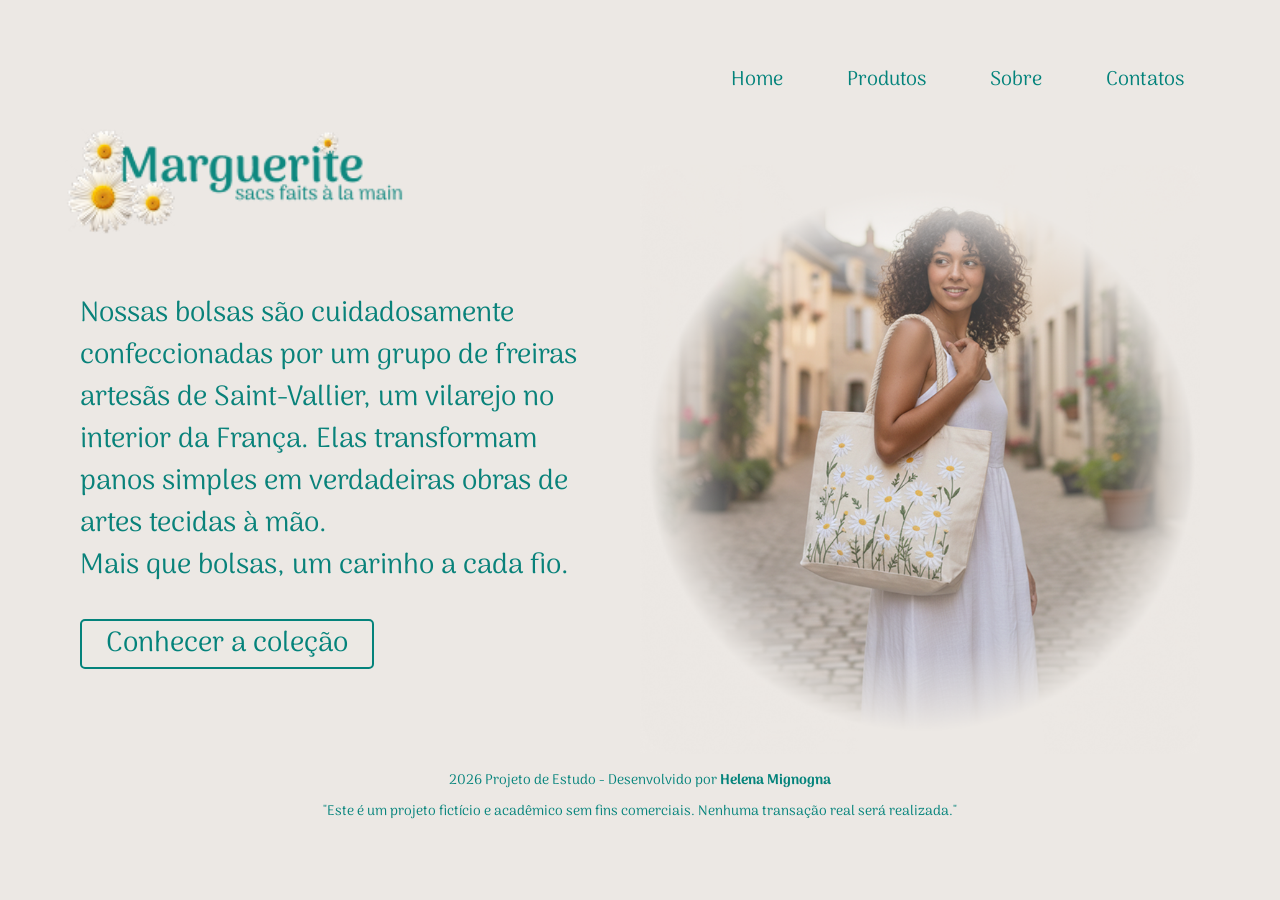
==== index.html @ 044baf22 "completed project" ====
<!DOCTYPE html>
<html lang="en">

<head>
    <meta property="og:type" content="website">
    <meta property="og:url" content="https://mignogna.github.io/marguerite_sacs/">
    <meta property="og:title" content="Marguerite Sacs | Bolsas Artesanais">
    <meta property="og:description"
        content="Nossos produtos são bordados à mão com todo o carinho que você merece!">
    <meta property="og:image" content="https://mignogna.github.io/marguerite_sacs/Assets/Image/Metapost.png">
    <meta charset="UTF-8">
    <meta name="viewport" content="width=device-width, initial-scale=1.0">
    <link rel="stylesheet" href="style.css">
    <link rel="preconnect" href="https://fonts.googleapis.com">
    <link rel="preconnect" href="https://fonts.gstatic.com" crossorigin>
    <link
        href="https://fonts.googleapis.com/css2?family=Arima:wght@100..700&family=EB+Garamond:ital,wght@0,400..800;1,400..800&display=swap"
        rel="stylesheet">
    <link rel="shortcut icon" href="./Assets/Image/daisyIcon.png" type="image/x-icon">
    <title>Marguerite Sacs</title>
</head>

<body>
    <section id="home">
        <header>
            <nav>
                <ul>
                    <li><a href="home">Home</a></li>
                    <li><a href="./products.html">Produtos</a></li>
                    <li><a href="./about.html">Sobre</a></li>
                    <li><a href="./contacts.html">Contatos</a></li>
                </ul>
            </nav>
        </header>
        <img class="logoStore" src="./Assets/Image/logoStore.png" alt="Logo Store" />
        <main class="content-home">
            <div class="content-left">
                <p class="txt-home">Nossas bolsas são cuidadosamente confeccionadas por um grupo de freiras artesãs de
                    Saint-Vallier, um vilarejo no interior da França. Elas transformam panos simples em verdadeiras obras de
                    artes tecidas à mão.<br>
                    Mais que bolsas, um carinho a cada fio.</p>
                <button class="btn-home"><a href="./products.html">Conhecer a coleção</a></button>
            </div>
            <div class="content-right"><img class="img-home" src="./Assets/Image/imgHome.png" alt=""></div>
        </main>
        <footer>
            <p><i class="bi bi-c-circle"></i>2026 Projeto de Estudo - Desenvolvido por <a
                    href="https://www.linkedin.com" target="_blank">Helena Mignogna</a></p>
            <p>"Este é um projeto fictício e acadêmico sem fins comerciais. Nenhuma transação real será realizada."
            </p>
        </footer>
    </section>
</body>

</html>
---- style.css ----
* {
    margin: 0;
    padding: 0;
    box-sizing: border-box;
    font-family: 'Arima', system-ui;
    text-decoration: none;
    list-style: none;

}

body {
    background-color: #ece8e4;
   max-height: 100%;

}
#home {
    position: relative;
    height: 100vh;
    overflow: hidden;}

.logoStore {
    width: 350px;
    margin: 2rem 5rem 0 4rem;
}

header {
    margin: 4rem 6rem 0 0;
    display: flex;
    justify-content: flex-end;
    align-items: center;
}

nav ul {
    width: 40%;
    display: flex;
    align-items: center;
    justify-content: space-between;
    gap: 4rem;
}

nav a {
    color: #04837b;
    font-size: 20px;
}

nav a:hover {
    color: #e2ae28;
    transition: 0.3s;
}

.content-home {
    display: flex;
    flex-direction: row;
    margin: -5rem 5rem 5rem 5rem;
  height: 60%;

  }

.content-left {
    flex: 1;
}

.txt-home {
    width: 90%;
    font-size: 28px;
    margin-top: 8rem;
    line-height: 1.5;
    color: #09827a;
}

.btn-home {
    margin-top: 2rem;
    border: #04837b 2px solid;
    border-radius: 5px;
    background-color: #ece9e4;
    cursor: pointer;
}


.btn-home a {
    padding: 2px 24px;
    color: #04837b;
    font-size: 28px;
}

.btn-home a:hover {
    background-color: #04837b;
    color: #ece8e4;
    transition: 0.3s;
}

.content-right {
    flex: 1;
    z-index: -10;

}

.img-home {
    
    width: 100%;
   
  }

footer {
      text-align: center;
    color: #04837b;
    transform: translateY(-1rem);
}

footer p {
    margin-bottom: 0.5rem;
    font-size: 14px;
}

footer a {
    font-weight: 700;
    color: #04837b;
}


/* --- TABLETS --- */
@media (max-width: 1024px) {
    header {
        margin: 4rem 4rem 0 0;
    }

    nav ul {
        gap: 2.5rem;
    }

    .logoStore {
        width: 220px;
        margin: 2rem 4rem 0 4rem;

    }

    .content-home {
        height: auto;
        margin: 2rem;
        text-align: center;
    }

    .txt-home {
        width: 550px;
        font-size: 20px;
        text-align: left;
        margin-left: 2.5rem;
        transform: translateY(9rem);
    }

    .btn-home {
        transform: translateY(8rem) translateX(-9rem);
    }

    .btn-home a {
        font-size: 20px;
    }

    .img-home {
        width: 550px;
        height: 590px;
        z-index: -10;
        transform: translateY(-5rem) translateX(-10rem);
    }

    footer {
        transform: none;
        margin-top: 4rem;
        padding-bottom: 2rem;
    }
}

/* --- MOBILE (Até 480px) --- */
@media (max-width: 480px) {
    body {
        overflow: hidden;

    }

    header {
        margin: 2rem;
    }

    nav ul {
        gap: 1.5rem;
        width: 90%;
        margin: 0;
    }

    .logoStore {
        width: 180px;
        margin: 0 0 0 2rem;
    }

    .content-home {
        flex-direction: column;

        height: auto;
        margin: 1rem;
    }

    .txt-home {
        font-size: 18px;
        width: 380px;
        line-height: 2.5rem;
        transform: translateX(-2rem) translateY(-7rem);
    }

    .btn-home {
        transform: translateX(-5rem) translateY(-8rem);
        background-color: #ece8e46b;

    }

    .btn-home a {
        font-size: 18px;
        display: block;
    }

    .img-home {
        width: 400px;
        margin-top: -16rem;
        margin-left: 10rem;
    }


    footer {
        margin: auto;
        transform: none;
        padding-bottom: 2rem;
        transform: translateY(-10rem);
    }
}
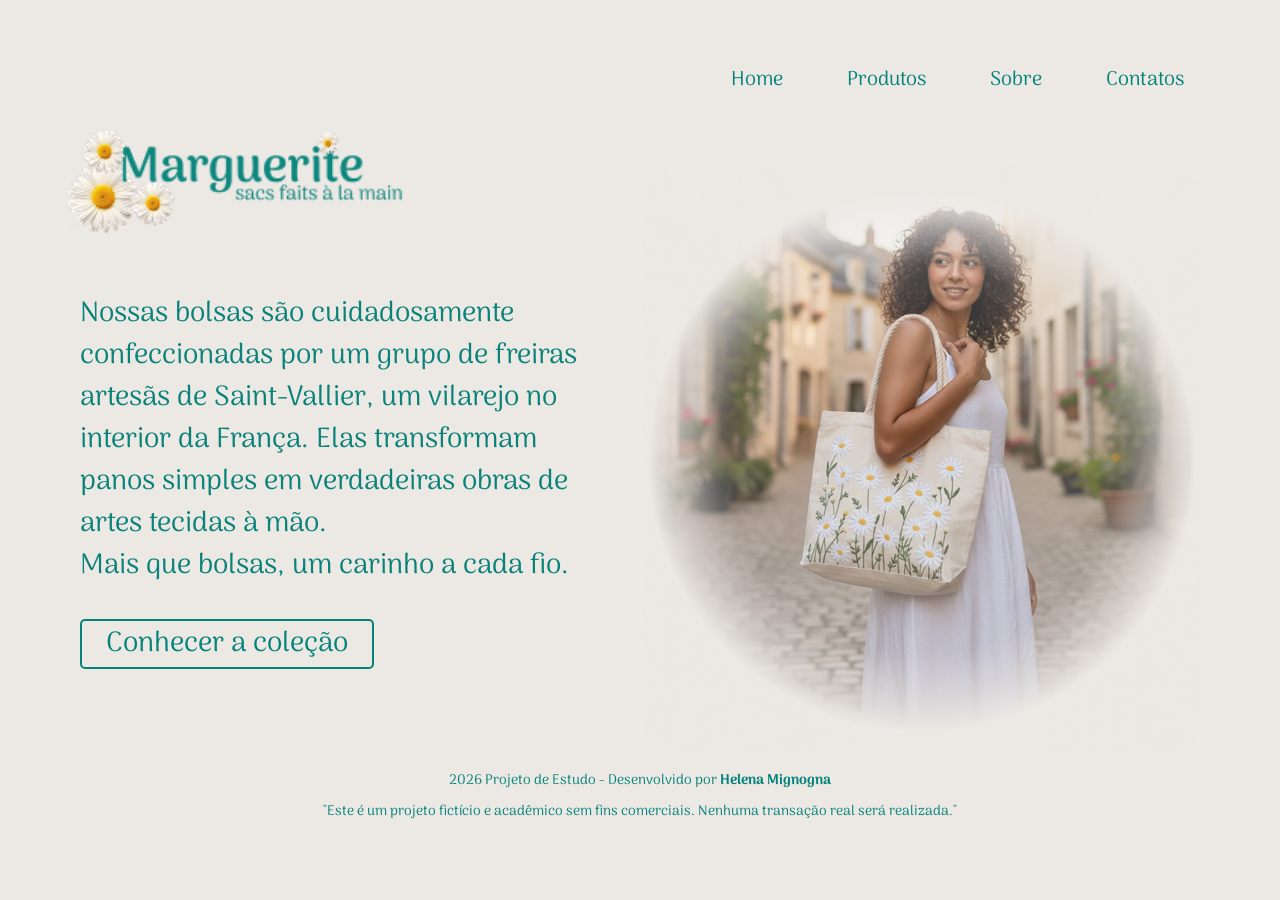
==== commit 33e98d0a: "Language and responsiveness adjustments." ====
--- a/index.html
+++ b/index.html
@@ -1,12 +1,11 @@
 <!DOCTYPE html>
-<html lang="en">
+<html lang="pt-br">
 
 <head>
     <meta property="og:type" content="website">
     <meta property="og:url" content="https://mignogna.github.io/marguerite_sacs/">
     <meta property="og:title" content="Marguerite Sacs | Bolsas Artesanais">
-    <meta property="og:description"
-        content="Nossos produtos são bordados à mão com todo o carinho que você merece!">
+    <meta property="og:description" content="Nossos produtos são bordados à mão com todo o carinho que você merece!">
     <meta property="og:image" content="https://mignogna.github.io/marguerite_sacs/Assets/Image/Metapost.png">
     <meta charset="UTF-8">
     <meta name="viewport" content="width=device-width, initial-scale=1.0">
@@ -17,7 +16,7 @@
         href="https://fonts.googleapis.com/css2?family=Arima:wght@100..700&family=EB+Garamond:ital,wght@0,400..800;1,400..800&display=swap"
         rel="stylesheet">
     <link rel="shortcut icon" href="./Assets/Image/daisyIcon.png" type="image/x-icon">
-    <title>Marguerite Sacs</title>
+    <title><span lang="fr">Marguerite Sacs</span></title>
 </head>
 
 <body>
@@ -36,12 +35,12 @@
         <main class="content-home">
             <div class="content-left">
                 <p class="txt-home">Nossas bolsas são cuidadosamente confeccionadas por um grupo de freiras artesãs de
-                    Saint-Vallier, um vilarejo no interior da França. Elas transformam panos simples em verdadeiras obras de
-                    artes tecidas à mão.<br>
+                   <span lang="fr">Saint-Vallier</span>, um vilarejo no interior da França. Elas transformam panos simples em verdadeiras
+                    obras de artes tecidas à mão.<br>
                     Mais que bolsas, um carinho a cada fio.</p>
                 <button class="btn-home"><a href="./products.html">Conhecer a coleção</a></button>
             </div>
-            <div class="content-right"><img class="img-home" src="./Assets/Image/imgHome.png" alt=""></div>
+            <div class="content-right"><img class="img-home" src="./Assets/Image/imgHome.png" alt="Foto Ilustrativa da Mulher com a bolsa "></div>
         </main>
         <footer>
             <p><i class="bi bi-c-circle"></i>2026 Projeto de Estudo - Desenvolvido por <a
--- a/style.css
+++ b/style.css
@@ -10,13 +10,16 @@
 
 body {
     background-color: #ece8e4;
-   max-height: 100%;
-
-}
+    max-height: 100%;
+
+}
+
 #home {
     position: relative;
     height: 100vh;
-    overflow: hidden;}
+    overflow-x: hidden;
+    overflow-y: scroll;
+}
 
 .logoStore {
     width: 350px;
@@ -52,9 +55,9 @@
     display: flex;
     flex-direction: row;
     margin: -5rem 5rem 5rem 5rem;
-  height: 60%;
-
-  }
+    height: 60%;
+
+}
 
 .content-left {
     flex: 1;
@@ -96,13 +99,13 @@
 }
 
 .img-home {
-    
+
     width: 100%;
-   
-  }
+
+}
 
 footer {
-      text-align: center;
+    text-align: center;
     color: #04837b;
     transform: translateY(-1rem);
 }
@@ -172,13 +175,10 @@
 
 /* --- MOBILE (Até 480px) --- */
 @media (max-width: 480px) {
-    body {
-        overflow: hidden;
-
-    }
+    
 
     header {
-        margin: 2rem;
+        margin:1rem 2rem;
     }
 
     nav ul {
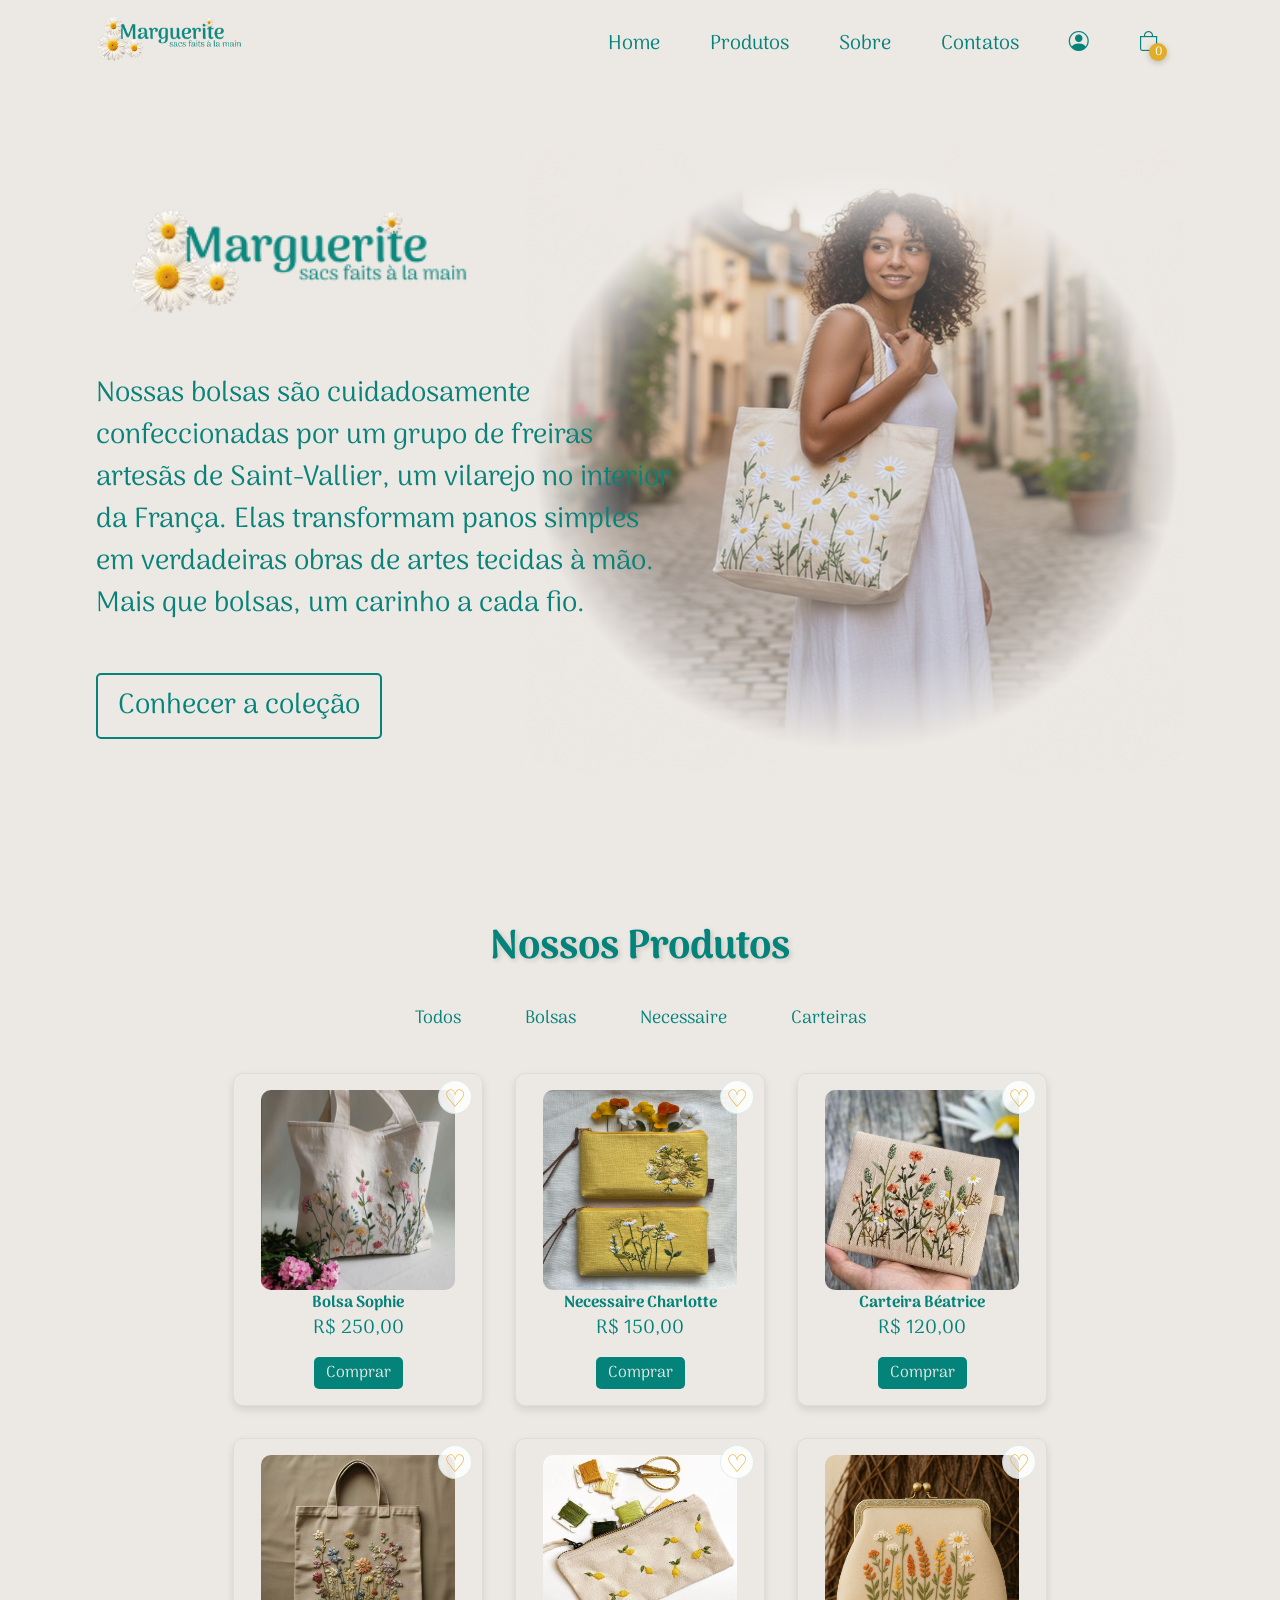
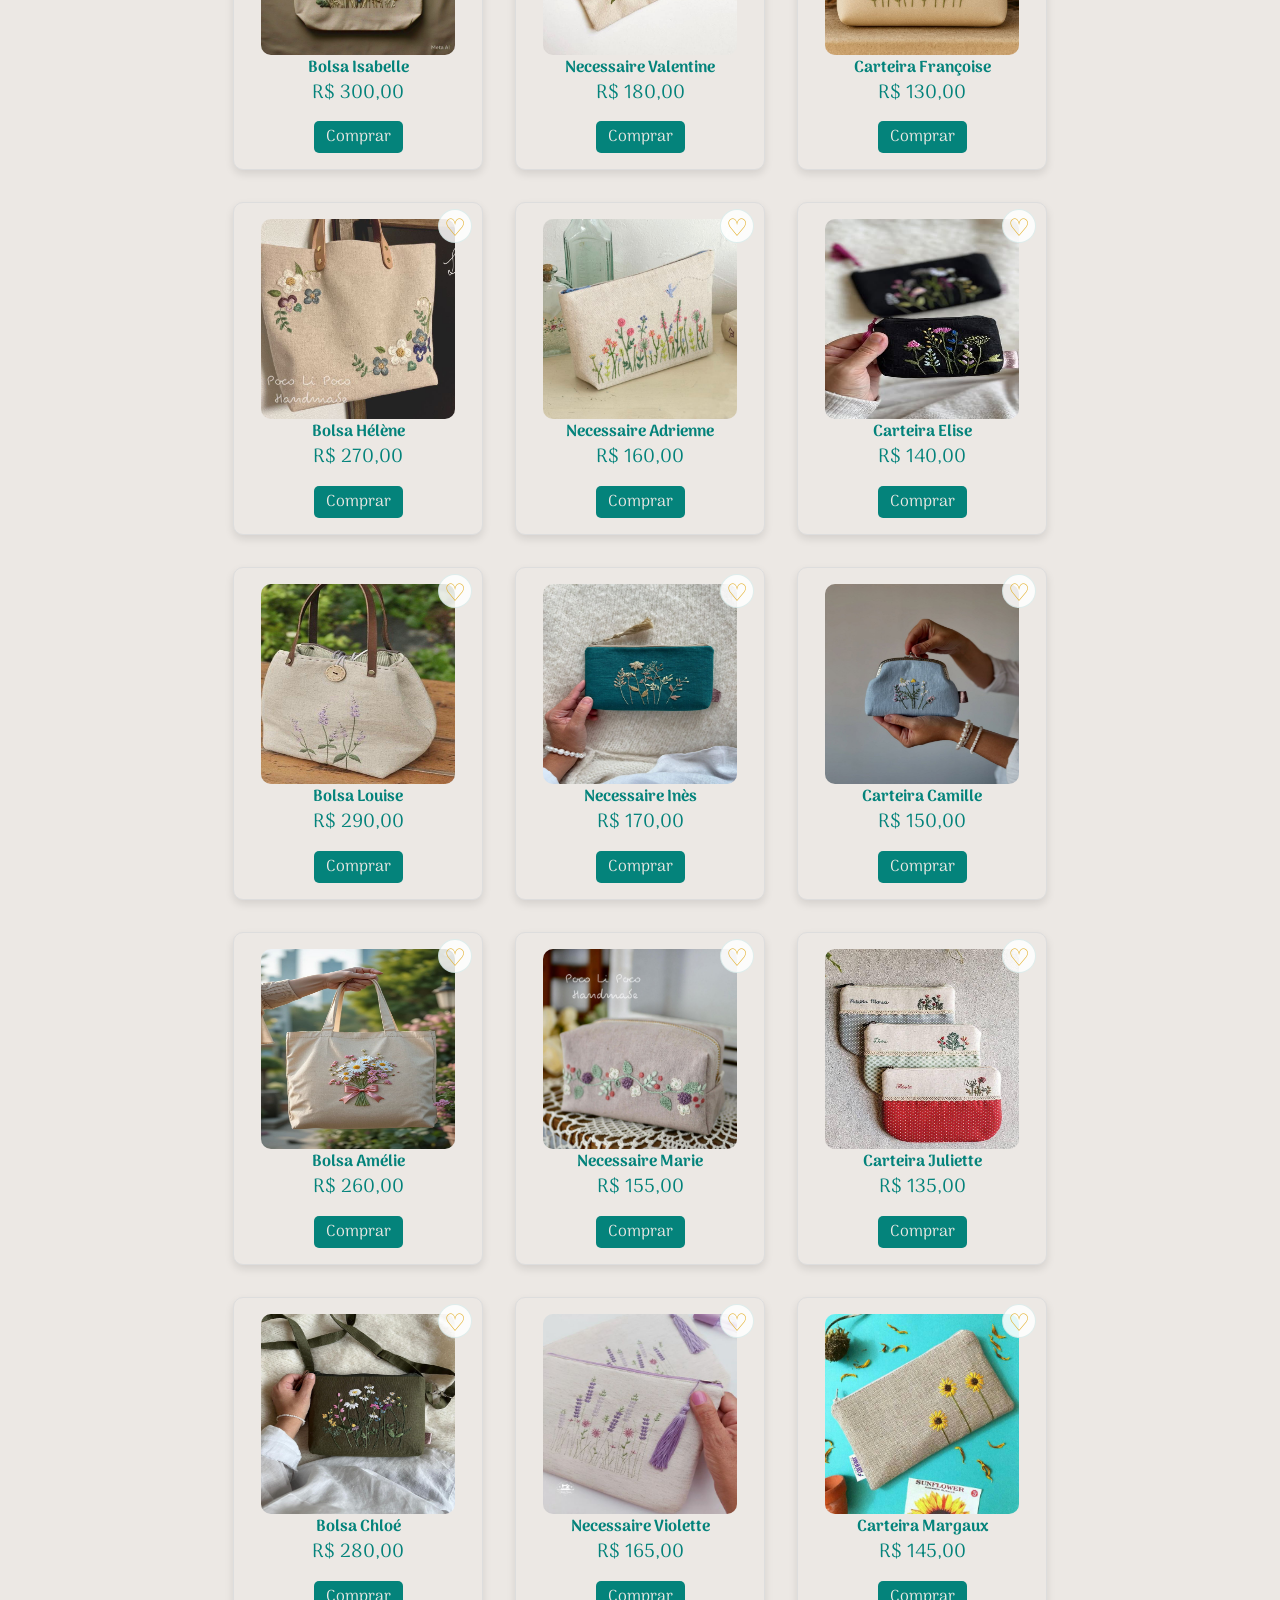
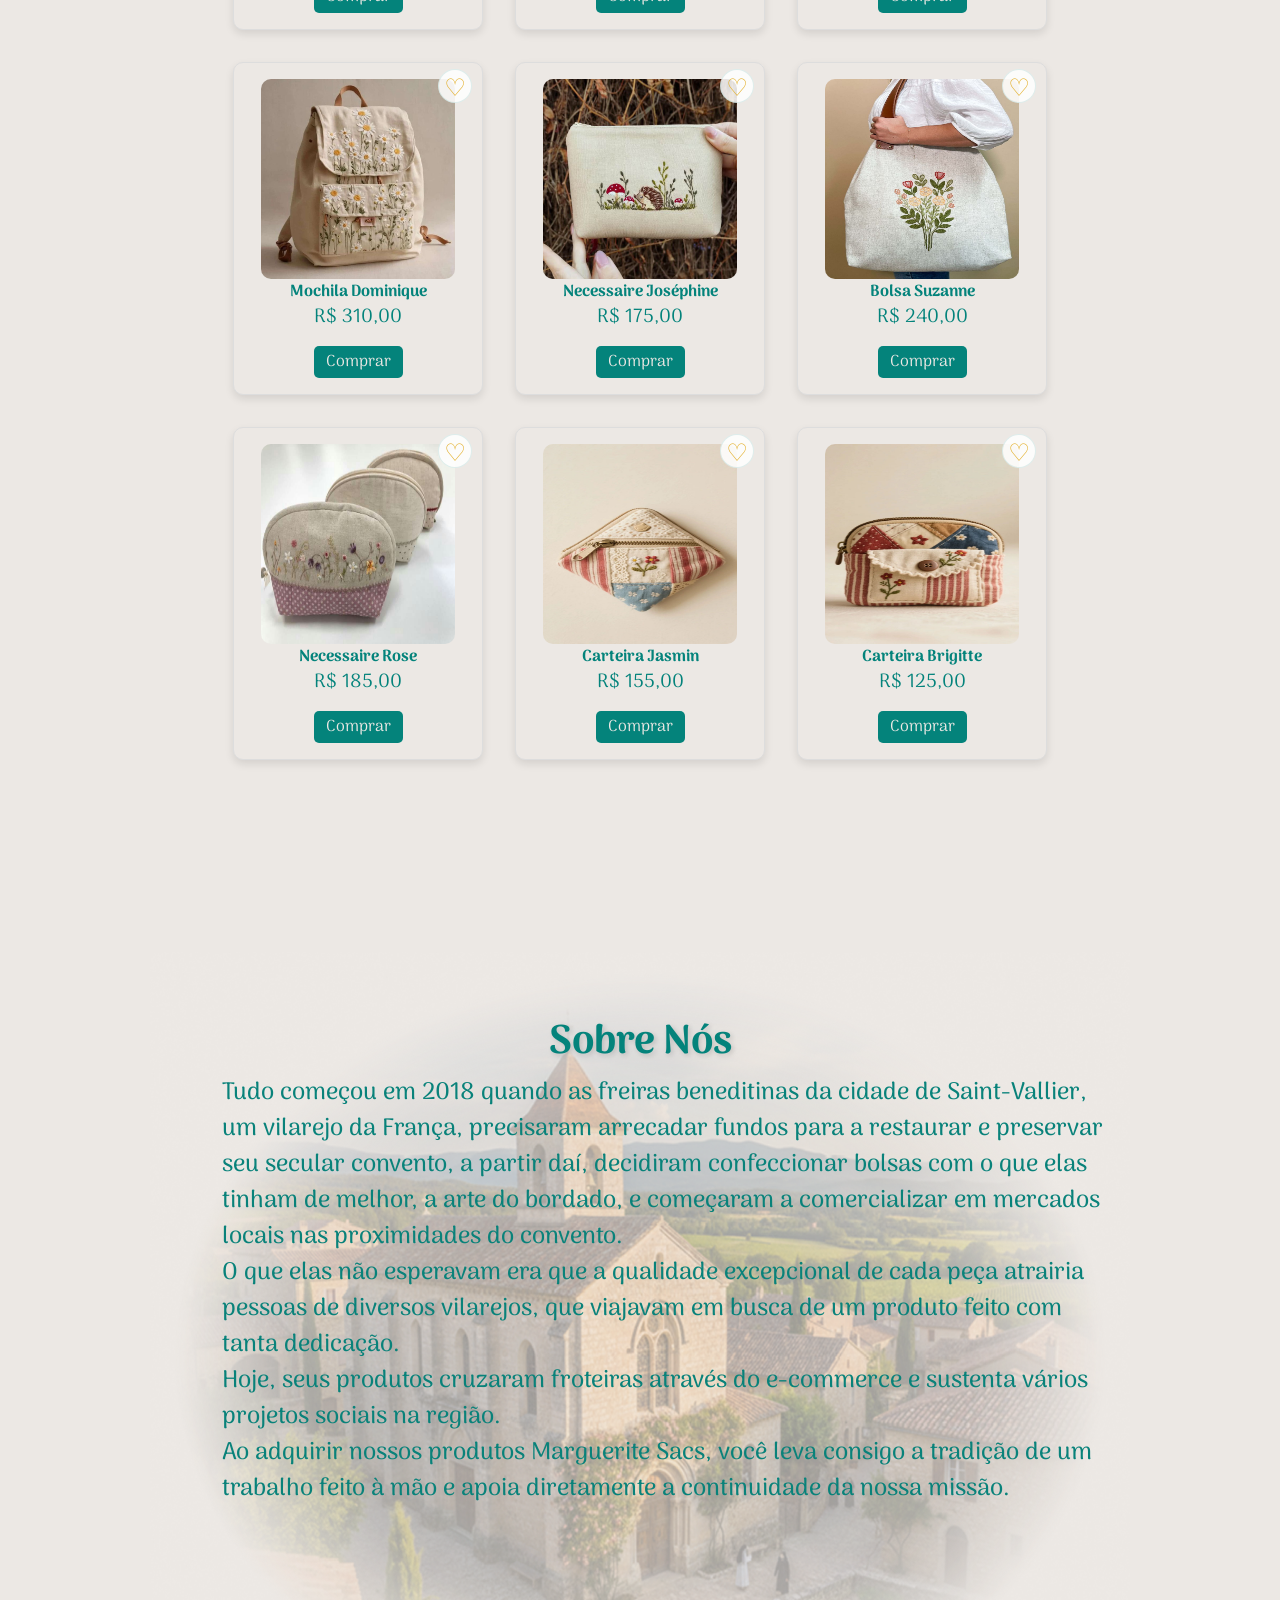
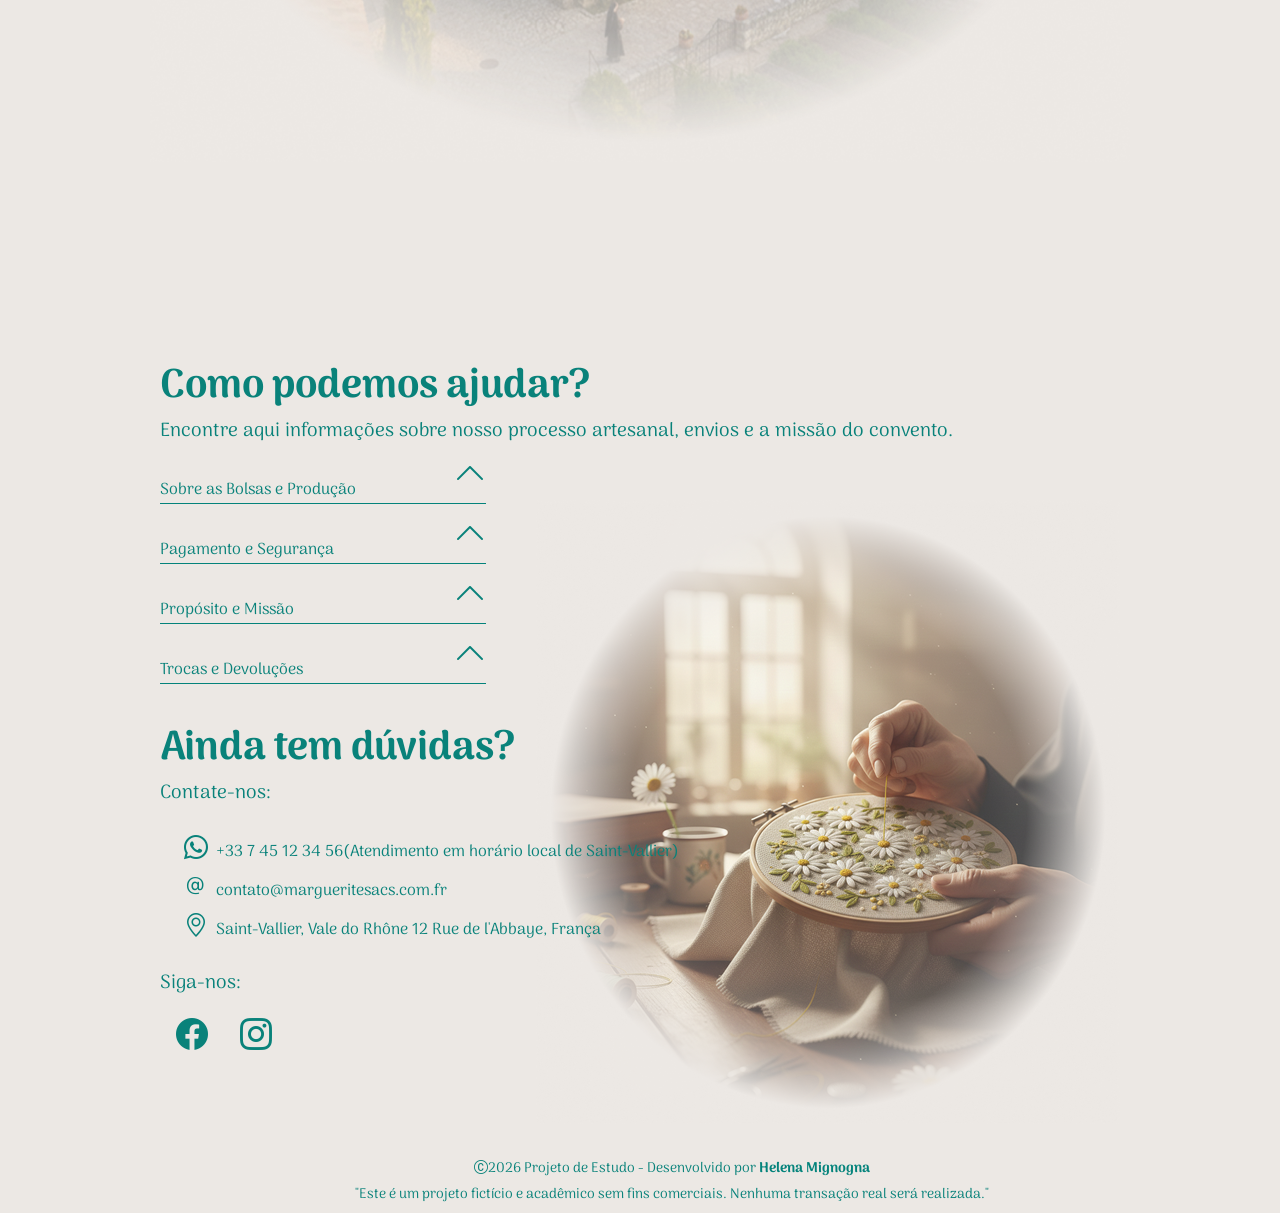
==== commit 594465e7: "refactor: restructure project into a single page layout" ====
--- a/index.html
+++ b/index.html
@@ -12,43 +12,193 @@
     <link rel="stylesheet" href="style.css">
     <link rel="preconnect" href="https://fonts.googleapis.com">
     <link rel="preconnect" href="https://fonts.gstatic.com" crossorigin>
+    <link href="https://cdn.jsdelivr.net/npm/bootstrap-icons@1.10.5/font/bootstrap-icons.css" rel="stylesheet">
     <link
         href="https://fonts.googleapis.com/css2?family=Arima:wght@100..700&family=EB+Garamond:ital,wght@0,400..800;1,400..800&display=swap"
         rel="stylesheet">
     <link rel="shortcut icon" href="./Assets/Image/daisyIcon.png" type="image/x-icon">
-    <title><span lang="fr">Marguerite Sacs</span></title>
+    <title>Marguerite Sacs</title>
 </head>
 
 <body>
-    <section id="home">
-        <header>
+    <header>
+        <div><a href="#home"><img class="logoHeader" src="./Assets/Image/logoStore.png" alt="Logo Store" /></a>
+        </div>
+        <div>
             <nav>
                 <ul>
-                    <li><a href="home">Home</a></li>
-                    <li><a href="./products.html">Produtos</a></li>
-                    <li><a href="./about.html">Sobre</a></li>
-                    <li><a href="./contacts.html">Contatos</a></li>
+                    <li><a href="#home">Home</a></li>
+                    <li><a href="#products">Produtos</a></li>
+                    <li><a href="#about">Sobre</a></li>
+                    <li><a href="#contacts">Contatos</a></li>
+                    <li><a href="#"><i class="bi bi-person-circle"></i></a></li>
+                    <li><a href="#" class="cart-link"><i class="bi bi-bag"></i>
+                            <span id="cart-badge" class="cart-badge pulse">0</span>
+                        </a>
+                    </li>
                 </ul>
             </nav>
-        </header>
-        <img class="logoStore" src="./Assets/Image/logoStore.png" alt="Logo Store" />
-        <main class="content-home">
+        </div>
+    </header>
+
+    <section id="home">
+        <div class="home-container">
             <div class="content-left">
+                <img class="logoStore" src="./Assets/Image/logoStore.png" alt="Logo Store" />
                 <p class="txt-home">Nossas bolsas são cuidadosamente confeccionadas por um grupo de freiras artesãs de
-                   <span lang="fr">Saint-Vallier</span>, um vilarejo no interior da França. Elas transformam panos simples em verdadeiras
+                    <span lang="fr">Saint-Vallier</span>, um vilarejo no interior da França. Elas transformam panos
+                    simples em verdadeiras
                     obras de artes tecidas à mão.<br>
-                    Mais que bolsas, um carinho a cada fio.</p>
-                <button class="btn-home"><a href="./products.html">Conhecer a coleção</a></button>
-            </div>
-            <div class="content-right"><img class="img-home" src="./Assets/Image/imgHome.png" alt="Foto Ilustrativa da Mulher com a bolsa "></div>
-        </main>
-        <footer>
-            <p><i class="bi bi-c-circle"></i>2026 Projeto de Estudo - Desenvolvido por <a
-                    href="https://www.linkedin.com" target="_blank">Helena Mignogna</a></p>
-            <p>"Este é um projeto fictício e acadêmico sem fins comerciais. Nenhuma transação real será realizada."
-            </p>
-        </footer>
-    </section>
+                    Mais que bolsas, um carinho a cada fio.
+                </p>
+                <a href="./products.html" class="btn-home">Conhecer a coleção</a>
+            </div>
+            <div class="content-right"><img class="img-home" src="./Assets/Image/imgHome.png"
+                    alt="Foto Ilustrativa da Mulher com a bolsa "></div>
+        </div>
+    </section>
+
+    <section id="products">
+        <div class="products-container">
+            <h2 class="title-products">Nossos Produtos</h2>
+            <div class="filter-products">
+                <button class="filter-btn" onclick="filterByCategory('all')">Todos</button>
+                <button class="filter-btn" onclick="filterByCategory('bag')">Bolsas</button>
+                <button class="filter-btn" onclick="filterByCategory('necessaire')"><span translate="no"
+                        lang="fr">Necessaire</span></button>
+                <button class="filter-btn" onclick="filterByCategory('wallet')">Carteiras</button>
+            </div>
+            <div id="cards-products"></div>
+            <button class="btn-bag hidden" id="btn-bag"><img src="./Assets/Image/daisyIcon.png" alt="Daisy Icon">
+                Conferir a sacola</button>
+        </div>
+        <!-- Cart modal -->
+        <div id="cart-modal" class="cart-modal">
+            <div class="cart-modal-content">
+                <button class="close-cart" id="close-cart">×</button>
+                <h3><img src="./Assets/Image/daisyIcon.png" alt="Daisy Icon"> Sua Sacola (Simulação)</h3>
+                <div id="cart-modal-body"></div>
+            </div>
+        </div>
+        <!-- Checkout / address modal -->
+        <div id="checkout-modal" class="cart-modal">
+            <div class="cart-modal-content">
+                <button class="close-cart" id="close-checkout">×</button>
+                <div id="checkout-modal-body"></div>
+            </div>
+        </div>
+    </section>
+
+    <section id="about">
+        <div class="hero"><img src="./Assets/Image/aboultImage.png" alt="Convent View"></div>
+        <div class="content-about">
+            <h2>Sobre Nós</h2>
+            <p>Tudo começou em 2018 quando as freiras beneditinas da cidade de <span lang="fr">Saint-Vallier</span>,
+                um
+                vilarejo da França,
+                precisaram arrecadar fundos para a restaurar e preservar seu secular convento, a partir daí, decidiram
+                confeccionar bolsas com o que elas tinham de melhor, a arte do bordado, e começaram a comercializar em
+                mercados locais nas proximidades do convento.<br>
+            O que elas não esperavam era que a qualidade excepcional de cada peça atrairia pessoas de diversos
+                vilarejos, que viajavam em busca de um produto feito com tanta dedicação.<br>
+            Hoje, seus produtos cruzaram froteiras através do e-commerce e sustenta vários projetos sociais na
+                região.<br>
+            Ao adquirir nossos produtos<span lang="fr"> Marguerite Sacs</span>, você leva consigo a tradição de um
+                trabalho feito à mão e
+                apoia diretamente a continuidade da nossa missão.
+            <p>
+        </div>
+    </section>
+
+    <section id="contacts">
+        <div class="contacts-container">
+            <div class="contacts-title">Como podemos ajudar?</div>
+            <p>Encontre aqui informações sobre nosso processo artesanal, envios e a missão do convento.</p>
+            <dl class="questions">
+                <div class="questions-items">Sobre as Bolsas e Produção<i class="bi bi-chevron-up"></i></div>
+                <dt>1. As bolsas são realmente feitas à mão?<i class="bi bi-chevron-up "></i></dt>
+                <dd>R: Sim. Cada peça da Marguerite Sacs é confeccionada individualmente pelas irmãs beneditinas em
+                    Saint-Vallier. O processo une técnicas tradicionais de bordado e montagem artesanal, o que torna
+                    cada
+                    bolsa única.</dd>
+                <dt>2. Qual o prazo de entrega, já que o produto é artesanal?<i class="bi bi-chevron-up"></i></dt>
+                <dd>R: Como respeitamos o tempo do trabalho manual, nosso estoque é limitado. Se o produto estiver
+                    disponível, o envio é feito em até 3 dias úteis. Para itens sob encomenda, o prazo de confecção é
+                    informado na página do produto.</dd>
+                <dt>3. Quais materiais são utilizados nas peças?<i class="bi bi-chevron-up"></i></dt>
+                <dd>R: Utilizamos tecidos de alta qualidade e fios selecionados que garantem durabilidade. Buscamos
+                    sempre materiais que respeitem a natureza e a simplicidade, alinhados aos valores do nosso convento.
+                </dd>
+            </dl>
+
+            <dl>
+                <div class="questions-items">Pagamento e Segurança<i class="bi bi-chevron-up"></i></div>
+                <dt>4. O site é seguro para compras?<i class="bi bi-chevron-up"></i></dt>
+                <dd>R: Este é um projeto fictício para fins acadêmicos. Portanto, não processamos pagamentos reais nem
+                    realizamos vendas no momento.
+                </dd>
+                <dt>5. Quais seriam as formas de pagamento aceitas?<i class="bi bi-chevron-up"></i></dt>
+                <dd>R: Em uma operação real, aceitaríamos exclusivamente os principais cartões de crédito (Visa,
+                    Mastercard,
+                    American Express e outros). Essa escolha garante uma transação internacional segura e imediata tanto
+                    para o cliente quanto para a missão do nosso convento.</dd>
+            </dl>
+
+            <dl>
+                <div class="questions-items"> Propósito e Missão<i class="bi bi-chevron-up"></i></div>
+                <dt>6. Para onde vai o valor das vendas?<i class="bi bi-chevron-up"></i></dt>
+                <dd>R: 100% do lucro é revertido para a restauração do Convento de Saint-Vallier e para o sustento de
+                    projetos sociais voltados à comunidade local na França.</dd>
+                <dt>7. Posso visitar o convento e comprar pessoalmente?<i class="bi bi-chevron-up"></i></dt>
+                <dd>R: Claro! As irmãs recebem visitantes em horários específicos nos mercados locais de Saint-Vallier.
+                    É
+                    uma forma maravilhosa de conhecer a origem de cada bordado.</dd>
+            </dl>
+
+            <dl>
+                <div class="questions-items">Trocas e Devoluções<i class="bi bi-chevron-up"></i></div>
+                <dt>8. Posso trocar minha bolsa se eu não gostar?<i class="bi bi-chevron-up"></i></dt>
+                <dd>R: Sim, aceitamos devoluções em até 7 dias após o recebimento. Por ser um trabalho de caridade e
+                    artesanal, pedimos que a peça seja devolvida em perfeito estado e na embalagem original.</dd>
+                <dt>9. Como faço para cuidar da minha Marguerite Sacs?<i class="bi bi-chevron-up"></i></dt>
+                <dd>R: Por conter bordados manuais delicados, recomendamos a limpeza apenas com um pano levemente úmido.
+                    Evite lavagem em máquinas ou exposição prolongada ao sol para preservar as cores dos fios.</dd>
+                <dt>10. Vocês fazem personalizações exclusivas?<i class="bi bi-chevron-up"></i></dt>
+                <dd>R: Atualmente, trabalhamos com modelos padronizados criados pelas irmãs, mas estamos estudando a
+                    possibilidade de incluir iniciais bordadas em coleções futuras.</dd>
+            </dl>
+
+            <div class="contacts-title">Ainda tem dúvidas?</div>
+            <div class="contacts">
+                <p >Contate-nos:</p>
+                <div class="contact-line">
+                    <a href="https://wa.me/33745123456" target="_blank"><i class="bi bi-whatsapp"></i>+33 7 45 12 34
+                        56(Atendimento em horário local de <span lang="fr">Saint-Vallier</span>)</a>
+                    <a href="mailto:contato@margueritesacs.com.fr" target="_blank"><i
+                            class="bi bi-at"></i>contato@margueritesacs.com.fr</a>
+                    <a href="https://maps.app.goo.gl/irj92bfmVomj96eF9" target="_blank"><i
+                            class="bi bi-geo-alt"></i><span lang="fr">Saint-Vallier, Vale do Rhône 12 Rue de l'Abbaye,
+                            França</span></a>
+
+                </div>
+                <p>Siga-nos:</p>
+                <div class="social_media">
+                    <a href="https://www.facebook.com/margueritesacs" target="_blank"><i class="bi bi-facebook"></i></a>
+                    <a href="https://www.instagram.com/margueritesacs" target="_blank"><i
+                            class="bi bi-instagram"></i></a>
+                </div>
+            </div>
+            <img src="./Assets/Image/Contact Page Image.png" alt="Sewing bag image" class="contact-image">
+        </div>
+    </section>
+
+    <footer>
+        <p><i class="bi bi-c-circle"></i>2026 Projeto de Estudo - Desenvolvido por <a
+                href="https://linkedin.com/in/helenamignogna/" target="_blank">Helena Mignogna</a></p>
+        <p>"Este é um projeto fictício e acadêmico sem fins comerciais. Nenhuma transação real será realizada."
+        </p>
+    </footer>
+    <script type="module" src="script.js"></script>
 </body>
 
 </html>
--- a/style.css
+++ b/style.css
@@ -5,114 +5,661 @@
     font-family: 'Arima', system-ui;
     text-decoration: none;
     list-style: none;
-
 }
 
 body {
     background-color: #ece8e4;
-    max-height: 100%;
-
-}
-
-#home {
+    width: 100dw;
+}
+
+html {
+    scroll-behavior: smooth;
+}
+
+.logoHeader {
+    width: 150px;
+}
+
+header {
+    position: fixed;
+    width: 100%;
+    background-color: #ece8e4;
+    top: 0%;
+    z-index: 10;
+    display: flex;
+    justify-content: space-between;
+    align-items: center;
+    padding: 1rem 6rem;
+}
+
+nav ul {
+    display: flex;
+
+}
+
+nav a {
+    color: #04837b;
+    margin: 0 25px;
+    font-size: 20px;
+    transition: 0.3s ease-in-out;
+}
+
+nav a:hover {
+    color: #e2ae28;
+}
+
+.cart-link {
     position: relative;
-    height: 100vh;
-    overflow-x: hidden;
-    overflow-y: scroll;
+    display: inline-flex;
+    align-items: center;
+}
+
+.cart-badge {
+    position: absolute;
+    top: 15px;
+    right: -8px;
+    min-width: 18px;
+    height: 18px;
+    padding: 0 5px;
+    border-radius: 50%;
+    background: #e2ae28;
+    color: #fff;
+    font-size: 12px;
+    line-height: 18px;
+    text-align: center;
+    box-shadow: 0 2px 6px rgba(0, 0, 0, 0.2);
+}
+
+#home,
+#products,
+#about,
+#contacts {
+    position: relative;
+    margin: 4rem 6rem;
+    padding: 1rem 0;
 }
 
 .logoStore {
     width: 350px;
-    margin: 2rem 5rem 0 4rem;
-}
-
-header {
-    margin: 4rem 6rem 0 0;
-    display: flex;
-    justify-content: flex-end;
-    align-items: center;
-}
-
-nav ul {
-    width: 40%;
-    display: flex;
-    align-items: center;
-    justify-content: space-between;
-    gap: 4rem;
-}
-
-nav a {
-    color: #04837b;
-    font-size: 20px;
-}
-
-nav a:hover {
-    color: #e2ae28;
-    transition: 0.3s;
-}
-
-.content-home {
+    margin: 8rem 0 2rem 2rem;
+}
+
+
+.home-container {
     display: flex;
     flex-direction: row;
-    margin: -5rem 5rem 5rem 5rem;
-    height: 60%;
-
 }
 
 .content-left {
-    flex: 1;
+    width: 53%;
 }
 
 .txt-home {
-    width: 90%;
     font-size: 28px;
-    margin-top: 8rem;
+    margin: 1rem 0;
     line-height: 1.5;
     color: #09827a;
 }
 
 .btn-home {
+    display: inline-block;
     margin-top: 2rem;
     border: #04837b 2px solid;
     border-radius: 5px;
     background-color: #ece9e4;
-    cursor: pointer;
-}
-
-
-.btn-home a {
-    padding: 2px 24px;
     color: #04837b;
     font-size: 28px;
-}
-
-.btn-home a:hover {
+    cursor: pointer;
+    padding: 8px 20px;
+    transition: 0.3s ease-in-out;
+}
+
+.btn-home:hover {
     background-color: #04837b;
     color: #ece8e4;
-    transition: 0.3s;
-}
+}
+
 
 .content-right {
-    flex: 1;
     z-index: -10;
 
 }
 
 .img-home {
-
-    width: 100%;
-
-}
-
-footer {
+    position: absolute;
+    top: 5rem;
+    right: 0;
+    width: 660px;
+    height: 630px;
+}
+
+.products-container {
+    margin-top: 5rem;
+
+}
+
+h2 {
     text-align: center;
     color: #04837b;
-    transform: translateY(-1rem);
+    margin-top: 5rem;
+    font-size: 2.5rem;
+    text-shadow: 2px 2px 5px rgba(0, 0, 0, 0.15);
+}
+
+.filter-products {
+    display: flex;
+    justify-content: center;
+    gap: 2rem;
+    margin: 1rem 0;
+}
+
+.filter-btn {
+    background: none;
+    border: none;
+    color: #04837b;
+    font-size: 18px;
+    cursor: pointer;
+    padding: 8px 16px;
+    transition: color 0.3s, text-decoration 0.3s;
+}
+
+.filter-btn:hover {
+    text-decoration: underline;
+    color: #e2ae28;
+    border-radius: 5px;
+}
+
+#cards-products {
+    display: flex;
+    flex-direction: row;
+    flex-wrap: wrap;
+    justify-content: center;
+    gap: 2rem;
+    padding: 1rem 4.5rem;
+}
+
+.card-product {
+    position: relative;
+    background-color: #ece8e4;
+    border: 1px solid #ddd;
+    border-radius: 10px;
+    box-shadow: 0 4px 8px rgba(0, 0, 0, 0.1);
+    padding: 1rem;
+    width: 250px;
+    transition: transform 0.3s, box-shadow 0.3s;
+    color: #04837b;
+    display: flex;
+    flex-direction: column;
+    justify-content: center;
+    align-items: center;
+}
+
+.card-product:hover {
+    box-shadow: 0 8px 16px rgba(0, 0, 0, 0.2);
+    color: #03645d;
+}
+
+.card-product p,
+.card-product h4 {
+    margin: 0;
+    text-align: center;
+}
+
+.img-product {
+    width: 90%;
+    height: 200px;
+    border-radius: 10px;
+    margin: auto;
+}
+
+.magnifier {
+    position: absolute;
+    width: 80px;
+    height: 80px;
+    border-radius: 50%;
+    box-shadow: 0 6px 18px rgba(0, 0, 0, 0.35);
+    border: 3px solid rgba(255, 255, 255, 0.9);
+    background-repeat: no-repeat;
+    background-position: center;
+    pointer-events: none;
+    z-index: 9999;
+    transform: translate(-50%, -50%);
+}
+
+.btn-buy {
+    margin-top: 1rem;
+    padding: 3px 12px;
+    background-color: #04837b;
+    color: #ece8e4;
+    border: none;
+    border-radius: 5px;
+    cursor: pointer;
+    font-size: 16px;
+    transition: background-color 0.3s;
+}
+
+.btn-buy:hover {
+    background-color: #03645d;
+}
+
+.btn-bag {
+    position: fixed;
+    top: 60%;
+    right: 4rem;
+    padding: 12px 24px;
+    background-color: #e2ae28;
+    color: #ece8e4;
+    border: none;
+    visibility: visible;
+    opacity: 1;
+    border-radius: 5px;
+    font-size: 18px;
+    cursor: pointer;
+    box-shadow: 0 4px 8px rgba(0, 0, 0, 0.2);
+    transition: background-color 0.3s, box-shadow 0.3s;
+}
+
+.btn-bag:hover {
+    background-color: #c99724;
+    box-shadow: 0 6px 12px rgba(0, 0, 0, 0.3);
+}
+
+.btn-bag img {
+    width: 24px;
+    height: 24px;
+    transform: translateY(6px);
+}
+
+.hidden {
+    opacity: 0;
+    visibility: hidden;
+    pointer-events: none;
+    transition: 0.3 ease-in-out;
+}
+
+/* small pulse animation when item added */
+.cart-badge.pulse {
+    animation: badge-pulse 360ms ease;
+}
+
+@keyframes badge-pulse {
+    0% {
+        transform: scale(1);
+    }
+
+    50% {
+        transform: scale(1.35);
+    }
+
+    100% {
+        transform: scale(1);
+    }
+}
+
+/* Checkout form styles (reuse modal layout) */
+.checkout-form {
+    display: grid;
+    gap: 0.5rem;
+}
+
+.checkout-form .form-row {
+    display: flex;
+    gap: 1rem;
+    width: 100%;
+}
+
+.checkout-form label {
+    font-size: 1.2rem;
+    color: #03645d;
+    width: 28%;
+}
+
+.checkout-form input,
+.checkout-form textarea {
+    width: 72%;
+    padding: 8px 10px;
+    border: 1px solid #ddd;
+    border-radius: 6px;
+}
+
+.checkout-submit-row {
+    display: flex;
+    justify-content: flex-end;
+    align-items: center;
+    gap: 0.5rem;
+    margin-top: 0.5rem;
+    width: 100%;
+}
+
+.checkout-submit-row .confirm,
+#close-confirm {
+    background: #04837b;
+    color: #fff;
+    padding: 8px 12px;
+    border: none;
+    border-radius: 6px;
+    cursor: pointer;
+}
+
+.checkout-submit-row .cancel {
+    background: #e2ae28;
+    color: #fff;
+    padding: 8px 12px;
+    border: none;
+    border-radius: 6px;
+    cursor: pointer;
+}
+
+/* confirmation message styling */
+.confirm-message {
+    color: #04837b;
+}
+
+.confirm-message h3 {
+    margin-top: 0;
+}
+
+.confirm-total {
+    margin-top: 0.5rem;
+    font-weight: 700;
+}
+
+/* Cart modal styles */
+.cart-modal {
+    display: none;
+}
+
+.cart-modal.show {
+    position: fixed;
+    inset: 0;
+    background: rgba(0, 0, 0, 0.45);
+    display: flex;
+    align-items: center;
+    justify-content: center;
+    z-index: 2000;
+}
+
+.cart-modal-content {
+    position: relative;
+    width: 90%;
+    max-width: 720px;
+    background: #ECE8E4;
+    color: #04837b;
+    border-radius: 12px;
+    padding: 1.25rem;
+    box-shadow: 0 10px 30px rgba(0, 0, 0, 0.25);
+}
+
+.total-payment {
+    font-weight: 700;
+    font-size: 1.1rem;
+}
+
+.cart-modal-content h3 {
+    margin: 0 0 1rem 0;
+}
+
+.close-cart {
+    position: absolute;
+    right: 1rem;
+    top: 1rem;
+    border: none;
+    background: transparent;
+    font-size: 1.5rem;
+    cursor: pointer;
+    color: #333;
+}
+
+.fav-btn {
+    position: absolute;
+    top: 6px;
+    right: 10px;
+    width: 34px;
+    height: 34px;
+    border-radius: 50%;
+    background: #ffffffd9;
+    border: 1px solid #04837b1f;
+    color: #e2ae28;
+    display: block;
+    align-items: center;
+    justify-content: center;
+    cursor: pointer;
+    font-size: 24px;
+    transition: transform 0.12s ease, background-color 0.12s ease, box-shadow 0.12s ease;
+}
+
+.fav-btn:hover {
+    transform: translateY(-2px);
+    box-shadow: 0 6px 14px rgba(0, 0, 0, 0.08);
+}
+
+.fav-btn.active {
+    background: #ffffff;
+    color: #e2ae28;
+    box-shadow: 0 8px 20px #c628280f;
+}
+
+.cart-table {
+    width: 100%;
+    border-collapse: collapse;
+}
+
+.cart-table th,
+.cart-table td {
+    padding: 8px 6px;
+    text-align: center;
+    border-bottom: 2px solid #dadfdd;
+}
+
+.cart-total {
+    text-align: right;
+    margin-top: 1rem;
+    font-weight: 700;
+}
+
+.cart-subtotal,
+.cart-shipping,
+.cart-grandtotal {
+    font-size: 1rem;
+    font-weight: 500;
+    color: #04837b
+}
+
+.cart-actions {
+    display: flex;
+    gap: 0.5rem;
+    justify-content: flex-end;
+    margin-top: 1rem;
+}
+
+.cart-actions button {
+    padding: 8px 12px;
+    border-radius: 6px;
+    border: none;
+    cursor: pointer;
+}
+
+.cart-actions .checkout {
+    background: #04837b;
+    color: #fff
+}
+
+.cart-actions .clear {
+    background: #e2ae28;
+    color: #fff
+}
+
+.qty-btn {
+    width: 18px;
+    height: 18px;
+    background: #04837b;
+    color: #fff;
+    border: none;
+    border-radius: 50%;
+    cursor: pointer;
+    font-weight: 700;
+    display: inline-flex;
+    align-items: center;
+    justify-content: center;
+}
+
+.cart-action {
+    background-color: #04837b;
+    color: #fff;
+    padding: 2px 4px;
+    border-radius: 5px;
+    cursor: pointer;
+    border: none;
+}
+
+.hero img {
+    width: 90%;
+    height: 90dvh;
+    display: block;
+    margin: 5rem auto 0 auto;
+}
+
+.content-about {
+    width: 100%;
+    display: flex;
+    flex-direction: column;
+    justify-content: center;
+    align-items: center;
+    color: #09827a;
+    position: absolute;
+    top: 8%;
+}
+
+.content-about p {
+    font-size: 1.5rem;
+    font-weight: 500;
+    line-height: 1.5;
+}
+
+.contacts-container {
+    position: relative;
+    height: auto;
+    padding-top: 4rem;
+    color: #09827a;
+}
+
+.contacts-title {
+    font-weight: 700;
+    margin: 2rem 0 0 4rem;
+    font-size: 2.5rem;
+}
+
+p {
+    margin-left: 4rem;
+    font-size: 1.2rem;
+    max-width: 900px;
+    line-height: 1.3;
+}
+
+.questions-items {
+    margin-left: 4rem;
+    border-bottom: 1px solid #04837b;
+    cursor: pointer;
+    width: 30%;
+    height: 60px;
+    display: flex;
+    align-items: end;
+    justify-content: space-between;
+}
+
+dt {
+    margin-left: 5rem;
+    display: none;
+    cursor: pointer;
+    width: 40%;
+
+}
+
+dd {
+    margin-left: 6rem;
+    width: 60%;
+    display: none;
+    cursor: pointer;
+}
+
+dl.active dt {
+    display: flex;
+    align-items: center;
+    justify-content: space-between;
+}
+
+dt.active+dd {
+    display: block;
+}
+
+.bi-chevron-up {
+    display: inline-block;
+    margin-left: 10px;
+    transition: transform 0.3s;
+    font-size: 2rem;
+}
+
+.contact-image {
+    position: absolute;
+    top: 30%;
+    right: 4rem;
+    z-index: -10;
+}
+
+.contact-image img {
+    width: 400px;
+    height: 400px;
+}
+
+.contact-line {
+    padding: 1.5rem;
+    display: flex;
+    flex-direction: column;
+    margin-left: 4rem;
+}
+
+.contact-line a {
+    color: #09827a;
+}
+
+.contact-line a i {
+    font-size: 1.5rem;
+    padding-right: 0.5rem;
+}
+
+.social_media {
+    display: flex;
+    gap: 2rem;
+    margin: 1rem 5rem;
+    font-size: 2rem;
+}
+
+.social_media a i {
+    color: #09827a;
+
+}
+
+.social_media a i:hover {
+    color: #e2ae28;
+    transition: 0.3s;
+}
+
+.show {
+    display: block;
+}
+
+footer {
+    display: flex;
+    justify-content: center;
+    flex-direction: column;
+    align-items: center;
 }
 
 footer p {
+    color: #09827a;
     margin-bottom: 0.5rem;
     font-size: 14px;
+    text-align: center;
 }
 
 footer a {
@@ -120,114 +667,370 @@
     color: #04837b;
 }
 
-
-/* --- TABLETS --- */
 @media (max-width: 1024px) {
-    header {
-        margin: 4rem 4rem 0 0;
+
+    #home,
+    #products,
+    #about,
+    #contacts {
+        position: relative;
+        margin: 4rem 5rem;
+        padding: 1rem 0;
     }
 
     nav ul {
-        gap: 2.5rem;
+        gap: 1.5rem;
     }
 
     .logoStore {
         width: 220px;
-        margin: 2rem 4rem 0 4rem;
-
-    }
-
-    .content-home {
-        height: auto;
-        margin: 2rem;
-        text-align: center;
+        margin: 6rem 0 0 4em;
     }
 
     .txt-home {
-        width: 550px;
-        font-size: 20px;
-        text-align: left;
-        margin-left: 2.5rem;
-        transform: translateY(9rem);
-    }
-
-    .btn-home {
-        transform: translateY(8rem) translateX(-9rem);
+        font-weight: 500;
+        font-size: 22px;
+        color: #03645d;
     }
 
     .btn-home a {
-        font-size: 20px;
+        font-size: 22px;
     }
 
     .img-home {
         width: 550px;
-        height: 590px;
-        z-index: -10;
-        transform: translateY(-5rem) translateX(-10rem);
-    }
-
-    footer {
-        transform: none;
-        margin-top: 4rem;
-        padding-bottom: 2rem;
-    }
-}
-
-/* --- MOBILE (Até 480px) --- */
-@media (max-width: 480px) {
-    
+        height: 580px;
+    }
+
+    h2 {
+        font-size: 2rem;
+        margin-top: 1rem;
+    }
+
+    .filter-products {
+        gap: 1.5rem;
+        flex-wrap: wrap;
+        padding: 0 2rem;
+    }
+
+    .filter-btn {
+        font-size: 16px;
+        padding: 6px 12px;
+    }
+
+    #cards-products {
+        padding: 1rem 2rem;
+        gap: 1.5rem;
+    }
+
+    .btn-bag {
+        right: 5rem;
+    }
+
+    .content-about {
+        max-width: 900px;
+        top: 20%;
+        color: #03645d;
+        line-height: 2.5rem;
+    }
+
+    .content-about p {
+        font-size: 22px;
+        text-align: center;
+    }
+
+    .contacts-title,
+    p,
+    .questions-items,
+    .contact-line,
+    .social_media {
+        margin-left: 2rem;
+    }
+
+    p {
+        max-width: 90%;
+    }
+
+    .questions-items,
+    dt,
+    dd {
+        margin-left: 2rem;
+        width: 80%;
+    }
+
+    .contact-image {
+        opacity: 80%;
+        right: 0;
+    }
+
+    .contact-image img {
+        width: 280px;
+        height: auto;
+    }
+}
+
+@media (max-width: 768px) {
+    .logoHeader {
+        width: 150px;
+
+    }
 
     header {
-        margin:1rem 2rem;
-    }
+        height: auto;
+        width: 100%;
+        position: fixed;
+        padding: 0.5rem 3rem;
+    }
+
 
     nav ul {
         gap: 1.5rem;
+    }
+
+    nav a {
+        font-size: 16px;
+        margin: 0;
+    }
+
+    #home,
+    #products,
+    #about,
+    #contacts {
+        position: relative;
+        margin: 4rem;
+        padding: 1rem 0;
+    }
+
+    .content-left {
+        width: 65%;
+    }
+
+    .txt-home {
+        margin: 2rem 0;
+        font-size: 20px;
+        color: #03645d;
+    }
+
+    .btn-home {
+        font-size: 20px;
+    }
+
+    .img-home {
+        width: 520px;
+        height: 550px;
+    }
+
+    .btn-bag {
+        right: 4rem;
+    }
+
+    .content-about {
+        top: 15%;
+        line-height: 2rem;
+    }
+
+    .content-about p {
+        font-size: 20px;
+    }
+
+    .contacts-title,
+    p,
+    .questions-items,
+    .contact-line,
+    .social_media {
+        margin-left: 1rem;
+    }
+
+    .contacts-title {
+        font-size: 30px;
+    }
+
+    p {
+        max-width: 100%;
+    }
+
+    .questions-items,
+    dt,
+    dd {
+        margin-left: 1rem;
         width: 90%;
+    }
+
+    .contact-image {
+        opacity: 60%;
+        right: 0;
+    }
+
+    .contact-image img {
+        width: 250px;
+        height: auto;
+    }
+
+}
+
+@media (max-width: 480px) {
+    .logoHeader {
+        width: 80px;
+        margin: 1rem 0;
+    }
+
+    header {
+        height: auto;
+        width: 100%;
+        position: fixed;
+        padding: 0.5rem;
+    }
+
+
+    nav ul {
+        gap: 1rem;
+    }
+
+    nav a {
+        font-size: 14px;
         margin: 0;
     }
 
+    .cart-badge {
+        top: 10px;
+        right: -6px;
+    }
+
+    #home,
+    #products,
+    #about,
+    #contacts {
+        position: relative;
+        margin: 3rem 0.5rem;
+        padding: 1rem 0;
+    }
+
     .logoStore {
-        width: 180px;
-        margin: 0 0 0 2rem;
-    }
-
-    .content-home {
-        flex-direction: column;
-
-        height: auto;
-        margin: 1rem;
+        margin: 4rem 0 0 1rem;
+    }
+
+    .content-left {
+        width: 100%;
     }
 
     .txt-home {
         font-size: 18px;
         width: 380px;
-        line-height: 2.5rem;
-        transform: translateX(-2rem) translateY(-7rem);
+        line-height: 1.5rem;
+        margin-top: 15rem;
+        font-weight: 500;
     }
 
     .btn-home {
-        transform: translateX(-5rem) translateY(-8rem);
+        padding: 8px 12px;
         background-color: #ece8e46b;
-
-    }
-
-    .btn-home a {
         font-size: 18px;
-        display: block;
+        margin-top: 0;
     }
 
     .img-home {
-        width: 400px;
-        margin-top: -16rem;
-        margin-left: 10rem;
-    }
-
-
-    footer {
-        margin: auto;
-        transform: none;
-        padding-bottom: 2rem;
-        transform: translateY(-10rem);
+        width: 450px;
+        opacity: 75%;
+    }
+
+    h2 {
+        font-size: 1.5rem;
+        margin-top: 0.5rem;
+    }
+
+    .filter-products {
+        gap: 0.5rem;
+        margin: 0.5rem;
+        flex-wrap: wrap;
+        padding: 0 1rem;
+    }
+
+    .filter-btn {
+        font-size: 14px;
+        padding: 6px 10px;
+    }
+
+    .btn-bag {
+        right: 1rem;
+        padding: 8px 12px;
+        font-size: 14px;
+    }
+
+    .content-about {
+        top: 12%;
+    }
+
+    .content-about p {
+        font-size: 17px;
+        text-align: center;
+    }
+
+    .hero img {
+        height: 650px;
+
+        margin-top: 2rem;
+    }
+
+    .content-contacts {
+        margin-top: 12rem;
+        position: relative;
+        width: 100%;
+        overflow: hidden;
+    }
+
+    .contacts-title {
+        font-size: 1.8rem;
+        margin-left: 0;
+    }
+
+    p {
+        font-size: 1rem;
+        margin-left: 0;
+        width: 85%;
+    }
+
+    .questions-items {
+        height: auto;
+        padding-bottom: 10px;
+        margin-left: 0;
+        width: 75%;
+    }
+
+    dt,
+    dd {
+        width: 100%;
+        margin-left: 0;
+    }
+
+    dd {
+        font-size: 0.95rem;
+    }
+
+    .social_media {
+        margin: 2rem 1rem;
+    }
+
+    .contacts p {
+        margin: 1rem 0;
+        font-size: 18px;
+
+    }
+
+    .contact-line {
+        margin-left: 0;
+        padding: 0;
+        gap: 0.5rem;
+    }
+
+    .contact-image {
+        width: 430px;
+        height: auto;
+        opacity: 50%;
+        right: 0;
+    }
+
+    footer p {
+        font-size: 12px;
+        width: 90%;
     }
 }
